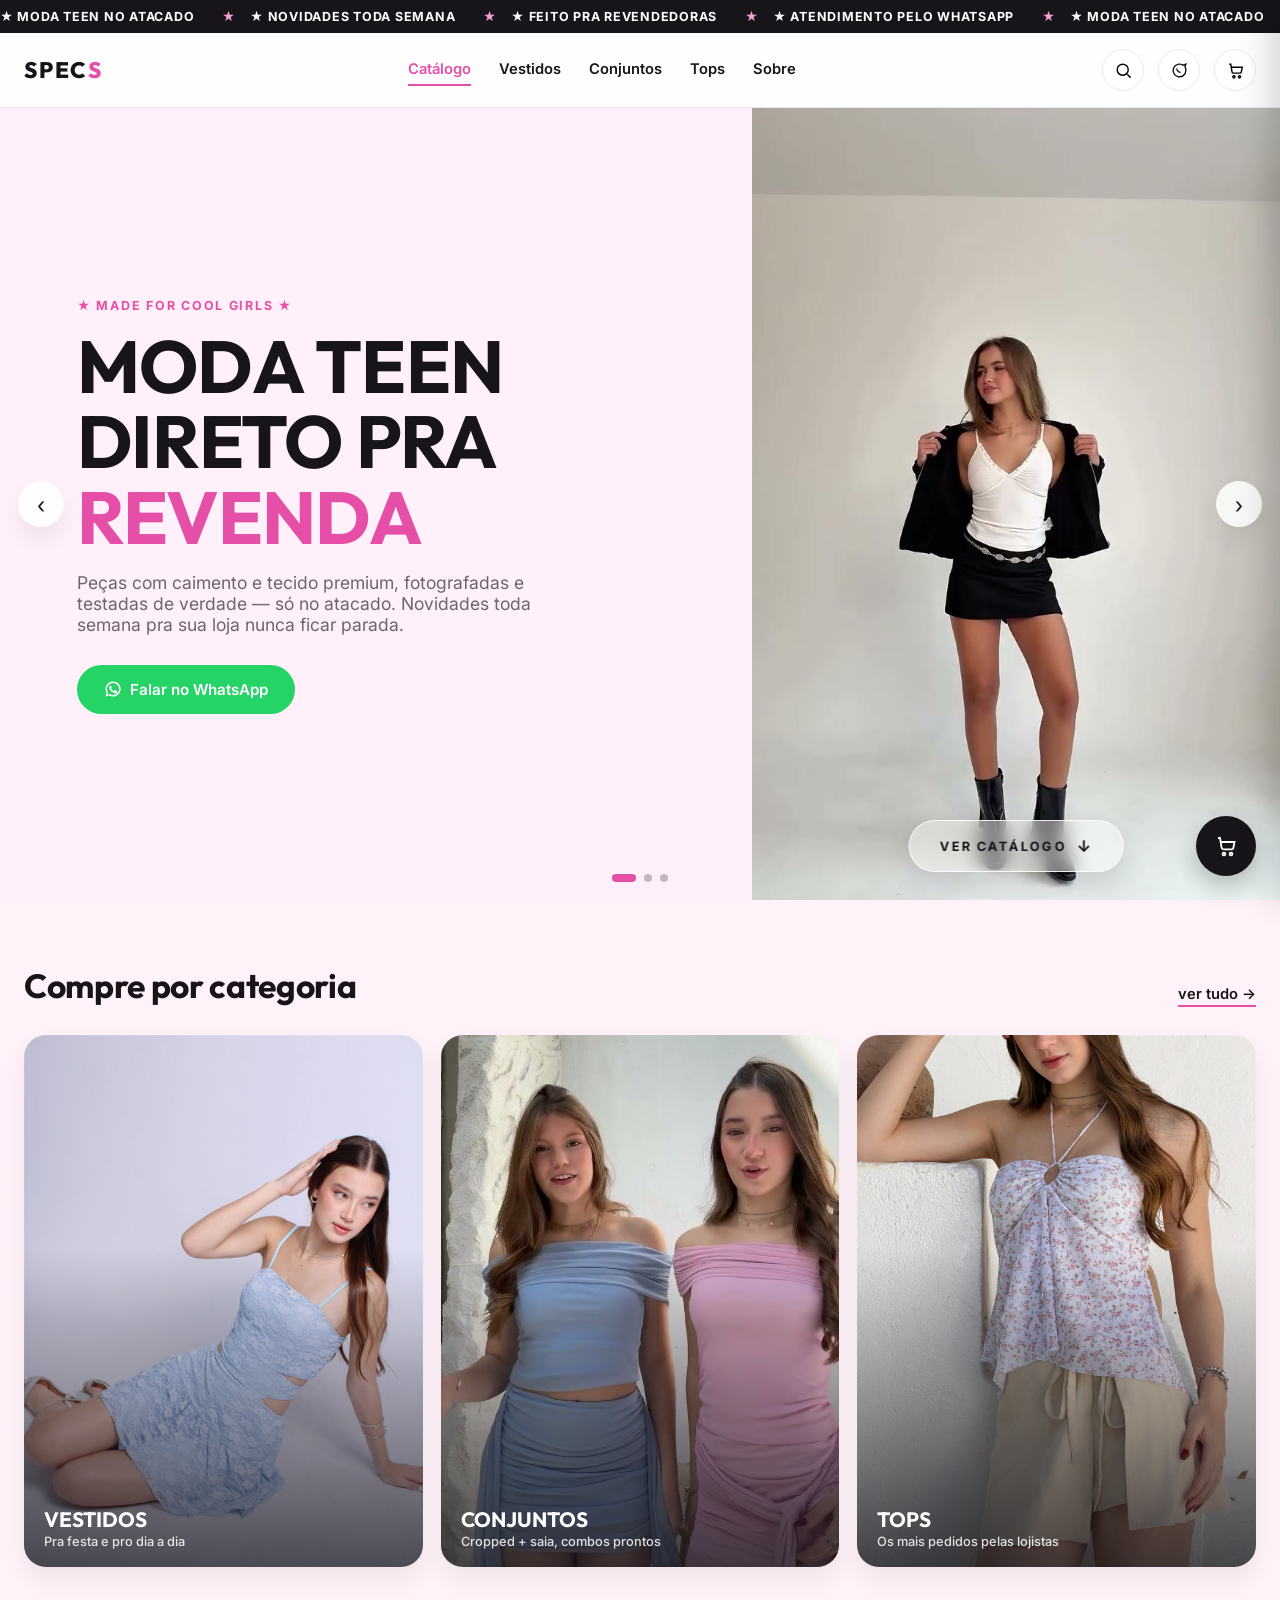
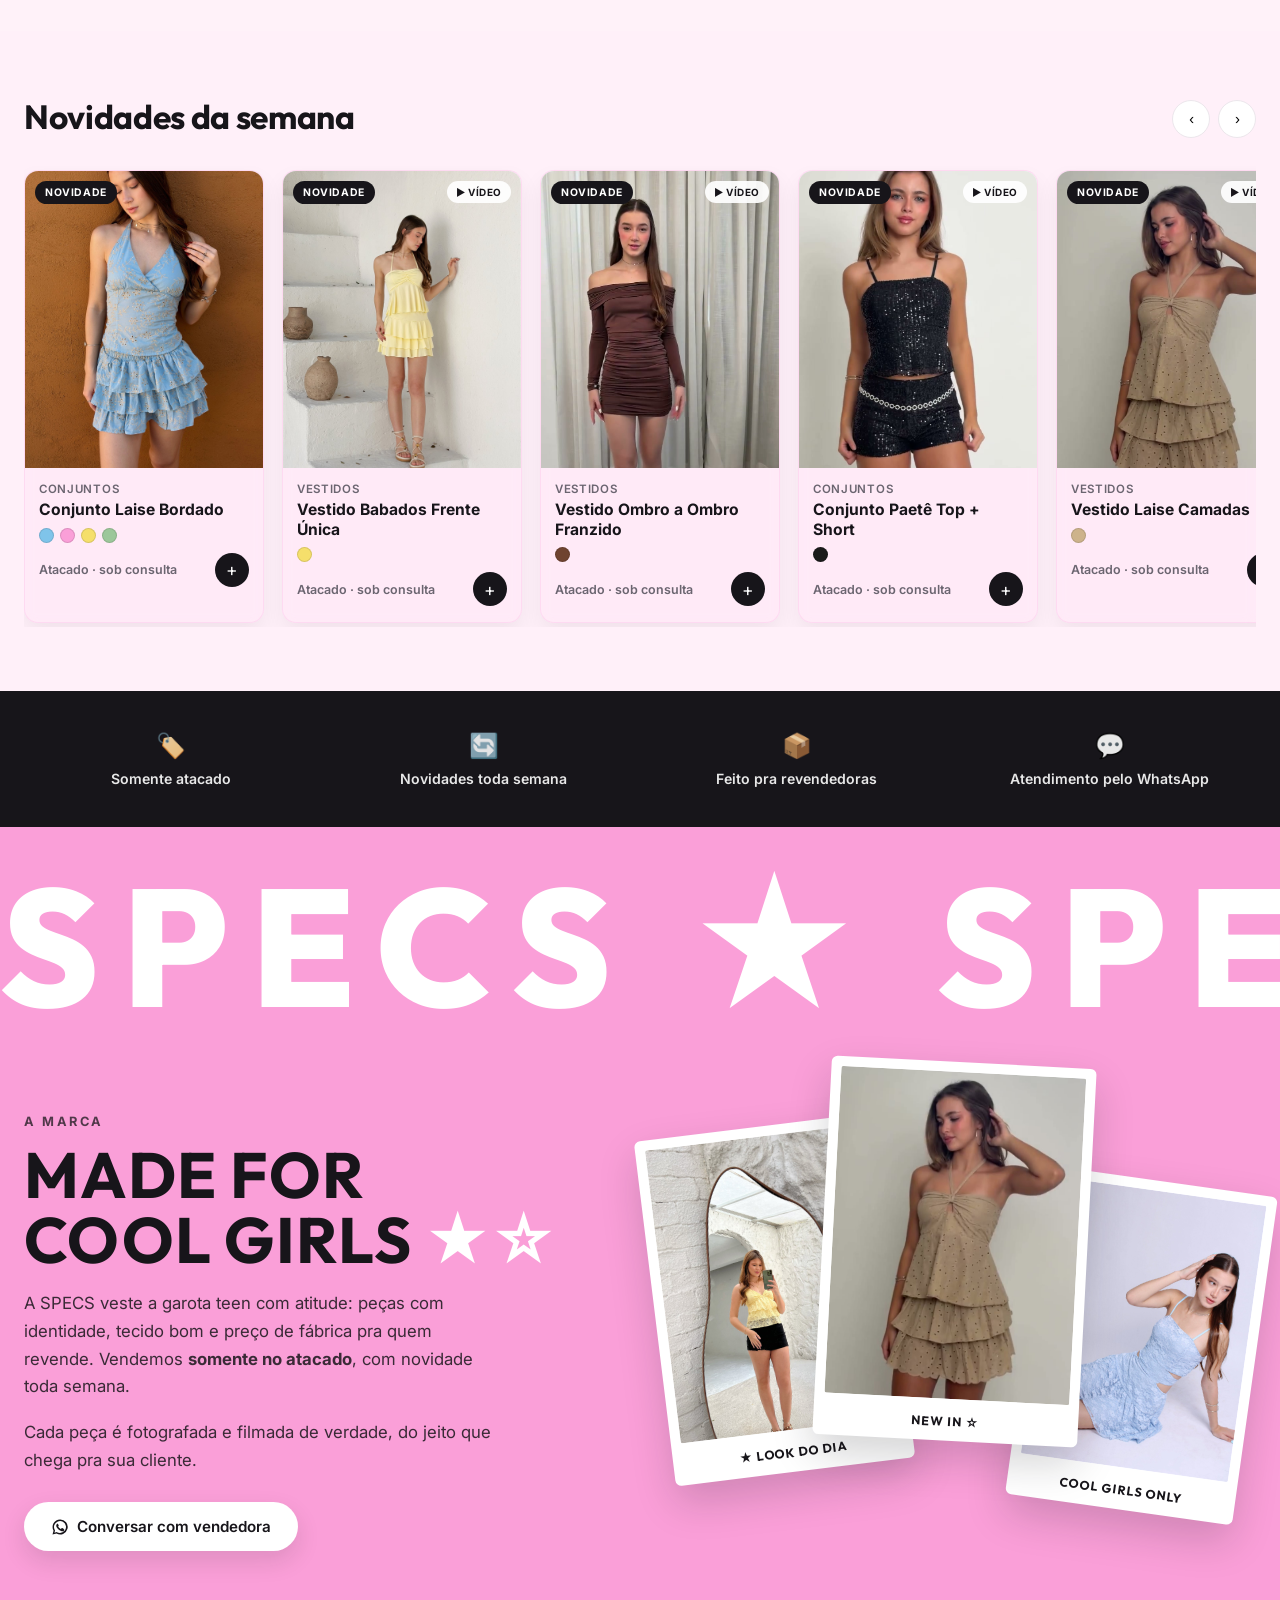
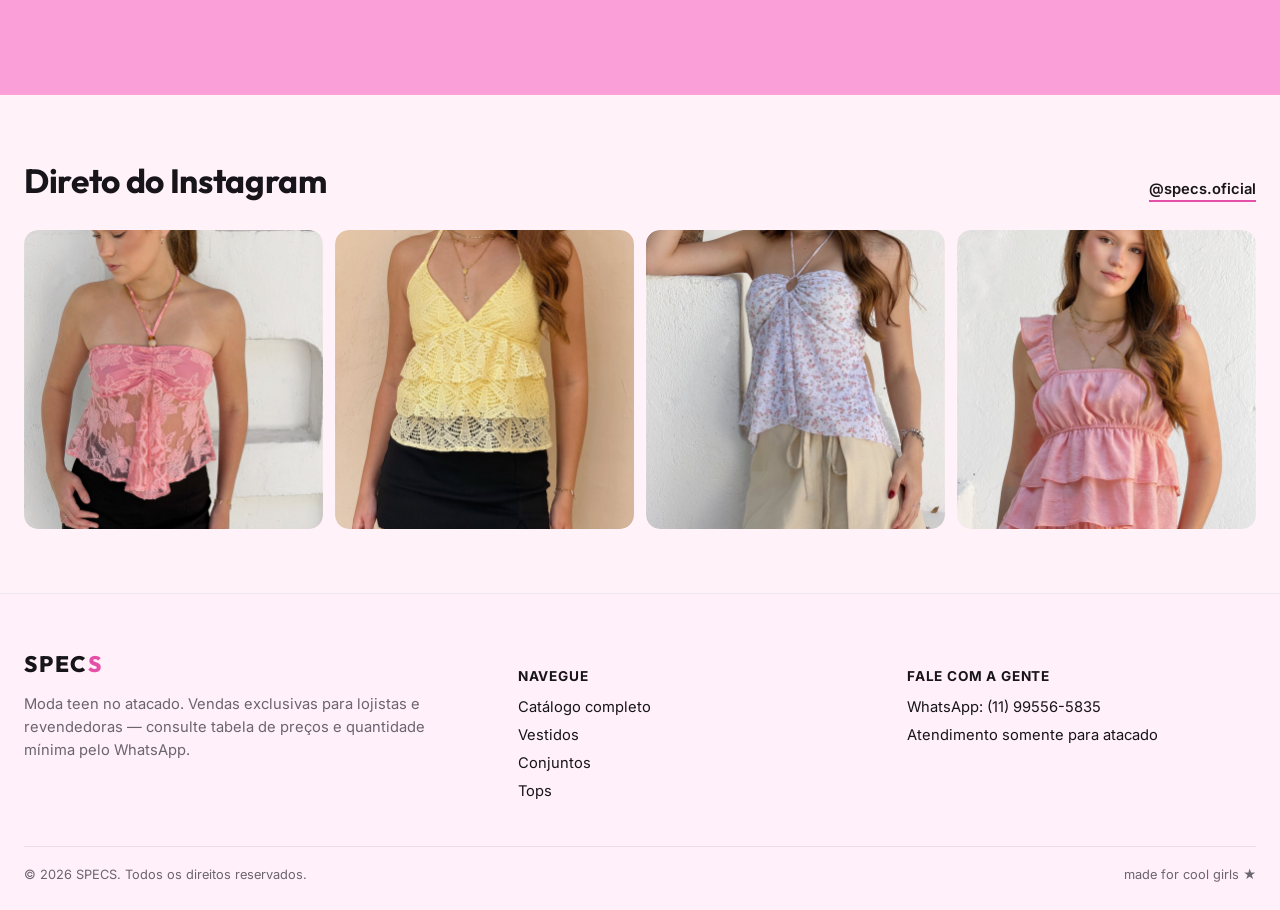
==== index.html @ a66990cf "Update product images: prod-halter-3cores and prod-camisole-3cores Co-Authored-By: Claude Haiku 4.5 " ====
<!DOCTYPE html>
<html lang="pt-BR">
<head>
<meta charset="UTF-8">
<script>
if ("scrollRestoration" in history) history.scrollRestoration = "manual";
window.scrollTo(0, 0);
setTimeout(() => window.scrollTo(0, 0), 50);
requestAnimationFrame(() => window.scrollTo(0, 0));
</script>
<meta name="viewport" content="width=device-width, initial-scale=1.0">
<meta name="color-scheme" content="light only">
<meta name="darkreader-lock">
<title>SPECS — Moda Teen no Atacado</title>
<meta name="description" content="SPECS — made for cool girls. Moda teen no atacado, novidades toda semana. Peça pelo WhatsApp.">
<link rel="icon" href="assets/logo-specs.png">
<link rel="preconnect" href="https://fonts.googleapis.com">
<link href="https://fonts.googleapis.com/css2?family=Inter:wght@400;500;600;700&family=Outfit:wght@700;800&display=swap" rel="stylesheet">
<link rel="stylesheet" href="css/style.css">
</head>
<body>
<div class="page-wrap">

  <div class="marquee-bar">
    <div class="marquee-track">
      <span>★ moda teen no atacado</span>
      <span>★ novidades toda semana</span>
      <span>★ feito pra revendedoras</span>
      <span>★ atendimento pelo whatsapp</span>
      <span>★ moda teen no atacado</span>
      <span>★ novidades toda semana</span>
      <span>★ feito pra revendedoras</span>
      <span>★ atendimento pelo whatsapp</span>
    </div>
  </div>

  <nav class="nav">
    <div class="nav-inner">
      <a href="index.html" class="logo">SPEC<span>S</span></a>
      <div class="nav-links">
        <a href="catalogo.html" class="active">Catálogo</a>
        <a href="catalogo.html?cat=vestidos">Vestidos</a>
        <a href="catalogo.html?cat=conjuntos">Conjuntos</a>
        <a href="catalogo.html?cat=tops">Tops</a>
        <a href="#sobre">Sobre</a>
      </div>
      <div class="nav-actions">
        <div class="nav-search" id="nav-search">
          <input type="text" id="nav-search-input" placeholder="Buscar peça..." aria-label="Buscar peça">
          <button class="icon-btn" id="search-toggle" aria-label="Buscar">
            <svg viewBox="0 0 24 24" fill="none" stroke="currentColor" stroke-width="1.8"><circle cx="11" cy="11" r="7"/><path d="m21 21-4.3-4.3"/></svg>
          </button>
        </div>
        <a class="icon-btn" href="https://wa.me/5511995565835" target="_blank" rel="noopener" aria-label="WhatsApp">
          <svg viewBox="0 0 24 24" fill="none" stroke="currentColor" stroke-width="1.8"><path d="M20 12a8 8 0 1 1-3.6-6.7L20 4l-1 3.5A8 8 0 0 1 20 12Z"/><path d="M8.5 9.5c.3 2.5 2.5 4.7 5 5"/></svg>
        </a>
        <button class="icon-btn" id="cart-fab-nav" aria-label="Pedido" onclick="document.getElementById('cart-fab').click()">
          <svg viewBox="0 0 24 24" fill="none" stroke="currentColor" stroke-width="1.8"><path d="M4 4h2l1.6 9.6a2 2 0 0 0 2 1.7h7.8a2 2 0 0 0 2-1.6L20.5 8H7"/><circle cx="10" cy="20" r="1.4"/><circle cx="17" cy="20" r="1.4"/></svg>
          <span class="cart-badge">0</span>
        </button>
      </div>
    </div>
  </nav>

  <header class="hero" id="hero">
    <div class="hero-track" id="hero-track">

      <div class="hero-slide">
        <div class="hero-inner">
          <div class="hero-text">
            <span class="eyebrow">★ made for cool girls ★</span>
            <h1>moda teen<br>direto pra <em>revenda</em></h1>
            <p>Peças com caimento e tecido premium, fotografadas e testadas de verdade — só no atacado. Novidades toda semana pra sua loja nunca ficar parada.</p>
            <div class="hero-ctas">
              <a href="https://wa.me/5511995565835" target="_blank" rel="noopener" class="btn btn-whatsapp">
                <svg width="18" height="18" viewBox="0 0 24 24" fill="currentColor"><path d="M12 2a10 10 0 0 0-8.6 15L2 22l5.2-1.4A10 10 0 1 0 12 2Zm0 18a8 8 0 0 1-4.1-1.1l-.3-.2-3 .8.8-3-.2-.3A8 8 0 1 1 12 20Zm4.4-5.9c-.2-.1-1.4-.7-1.6-.8-.2-.1-.4-.1-.5.1s-.6.8-.8 1c-.1.1-.3.2-.5.1a6.6 6.6 0 0 1-3.3-2.9c-.2-.4.2-.4.6-1.2.1-.1 0-.3 0-.4l-.8-1.8c-.2-.5-.4-.4-.5-.4h-.5c-.1 0-.4 0-.6.3a2.7 2.7 0 0 0-.9 2.1c0 1.3.9 2.5 1.1 2.7.1.2 1.9 3 4.7 4.1.6.3 1.1.4 1.5.5.6.2 1.2.2 1.6.1.5-.1 1.4-.6 1.6-1.1.2-.5.2-1 .1-1.1s-.2-.2-.4-.3Z"/></svg>
                Falar no WhatsApp
              </a>
            </div>
          </div>
          <div class="hero-media" style="--focus: 50% 50%">
            <video src="assets/hero-loja.mp4" poster="assets/hero-loja-poster.jpg" autoplay muted loop playsinline></video>
            <a href="#catalogo" class="btn-catalog">Ver catálogo <span class="arrow" aria-hidden="true">↓</span></a>
          </div>
        </div>
      </div>

      <div class="hero-slide">
        <div class="hero-inner">
          <div class="hero-text">
            <span class="eyebrow">★ toda semana ★</span>
            <h1>novidade<br>que <em>não para</em></h1>
            <p>Coleção nova entrando toda semana, fotografada de verdade. Sua loja sempre com o que tem de mais atual pra oferecer.</p>
            <div class="hero-ctas">
              <a href="https://wa.me/5511995565835" target="_blank" rel="noopener" class="btn btn-whatsapp">
                <svg width="18" height="18" viewBox="0 0 24 24" fill="currentColor"><path d="M12 2a10 10 0 0 0-8.6 15L2 22l5.2-1.4A10 10 0 1 0 12 2Zm0 18a8 8 0 0 1-4.1-1.1l-.3-.2-3 .8.8-3-.2-.3A8 8 0 1 1 12 20Zm4.4-5.9c-.2-.1-1.4-.7-1.6-.8-.2-.1-.4-.1-.5.1s-.6.8-.8 1c-.1.1-.3.2-.5.1a6.6 6.6 0 0 1-3.3-2.9c-.2-.4.2-.4.6-1.2.1-.1 0-.3 0-.4l-.8-1.8c-.2-.5-.4-.4-.5-.4h-.5c-.1 0-.4 0-.6.3a2.7 2.7 0 0 0-.9 2.1c0 1.3.9 2.5 1.1 2.7.1.2 1.9 3 4.7 4.1.6.3 1.1.4 1.5.5.6.2 1.2.2 1.6.1.5-.1 1.4-.6 1.6-1.1.2-.5.2-1 .1-1.1s-.2-.2-.4-.3Z"/></svg>
                Falar no WhatsApp
              </a>
            </div>
          </div>
          <div class="hero-media" style="--focus: 50% 20%">
            <img src="assets/prod-vestido-amarelo-camadas-1.jpg" alt="Vestido SPECS novidade" draggable="false">
            <a href="#catalogo" class="btn-catalog">Ver catálogo <span class="arrow" aria-hidden="true">↓</span></a>
          </div>
        </div>
      </div>

      <div class="hero-slide">
        <div class="hero-inner">
          <div class="hero-text">
            <span class="eyebrow">★ pra quem revende ★</span>
            <h1>feito pra<br><em>sua loja</em> vender</h1>
            <p>Conjuntos e combos prontos pensados pra girar rápido na vitrine. Preço de fábrica, sem intermediário.</p>
            <div class="hero-ctas">
              <a href="https://wa.me/5511995565835" target="_blank" rel="noopener" class="btn btn-whatsapp">
                <svg width="18" height="18" viewBox="0 0 24 24" fill="currentColor"><path d="M12 2a10 10 0 0 0-8.6 15L2 22l5.2-1.4A10 10 0 1 0 12 2Zm0 18a8 8 0 0 1-4.1-1.1l-.3-.2-3 .8.8-3-.2-.3A8 8 0 1 1 12 20Zm4.4-5.9c-.2-.1-1.4-.7-1.6-.8-.2-.1-.4-.1-.5.1s-.6.8-.8 1c-.1.1-.3.2-.5.1a6.6 6.6 0 0 1-3.3-2.9c-.2-.4.2-.4.6-1.2.1-.1 0-.3 0-.4l-.8-1.8c-.2-.5-.4-.4-.5-.4h-.5c-.1 0-.4 0-.6.3a2.7 2.7 0 0 0-.9 2.1c0 1.3.9 2.5 1.1 2.7.1.2 1.9 3 4.7 4.1.6.3 1.1.4 1.5.5.6.2 1.2.2 1.6.1.5-.1 1.4-.6 1.6-1.1.2-.5.2-1 .1-1.1s-.2-.2-.4-.3Z"/></svg>
                Falar no WhatsApp
              </a>
            </div>
          </div>
          <div class="hero-media" style="--focus: 50% 35%">
            <video src="assets/hero-conjunto-duo.mp4" poster="assets/hero-conjunto-duo-poster.jpg" autoplay muted loop playsinline></video>
            <a href="#catalogo" class="btn-catalog">Ver catálogo <span class="arrow" aria-hidden="true">↓</span></a>
          </div>
        </div>
      </div>

    </div>

    <button class="hero-arrow prev" id="hero-prev" aria-label="Slide anterior">‹</button>
    <button class="hero-arrow next" id="hero-next" aria-label="Próximo slide">›</button>
    <div class="hero-dots" id="hero-dots"></div>
  </header>

  <section class="section" data-reveal>
    <div class="section-head">
      <h2>Compre por categoria</h2>
      <a href="catalogo.html" class="see-all">ver tudo <span class="see-all-arrow">→</span></a>
    </div>
    <div class="cat-grid">
      <a class="cat-tile" href="catalogo.html?cat=vestidos">
        <img src="assets/prod-vestido-azul-renda-1.jpg" alt="Vestidos SPECS">
        <div class="cat-tile-label">Vestidos<small>Pra festa e pro dia a dia</small></div>
      </a>
      <a class="cat-tile" href="catalogo.html?cat=conjuntos">
        <img src="assets/prod-conjunto-duo-video.jpg" alt="Conjuntos SPECS">
        <div class="cat-tile-label">Conjuntos<small>Cropped + saia, combos prontos</small></div>
      </a>
      <a class="cat-tile" href="catalogo.html?cat=tops">
        <img src="assets/prod-top-floral-lilas.jpg" alt="Tops SPECS">
        <div class="cat-tile-label">Tops<small>Os mais pedidos pelas lojistas</small></div>
      </a>
    </div>
  </section>

  <section class="section carousel-section" style="background:var(--pink-soft);" data-reveal>
    <div class="section-head">
      <h2>Novidades da semana</h2>
      <div class="carousel-nav">
        <button class="carousel-arrow" data-dir="prev" aria-label="Anterior">‹</button>
        <button class="carousel-arrow" data-dir="next" aria-label="Próximo">›</button>
      </div>
    </div>
    <div class="carousel-grid" data-product-list data-filter="new"></div>
  </section>

  <section class="feature-strip" data-reveal>
    <div class="feature-grid">
      <div class="feature-item"><span class="ico">🏷️</span><span>Somente atacado</span></div>
      <div class="feature-item"><span class="ico">🔄</span><span>Novidades toda semana</span></div>
      <div class="feature-item"><span class="ico">📦</span><span>Feito pra revendedoras</span></div>
      <div class="feature-item"><span class="ico">💬</span><span>Atendimento pelo WhatsApp</span></div>
    </div>
  </section>

  <section id="sobre" class="brand-section">
    <div class="brand-wordmark" aria-hidden="true">
      <div class="brand-wordmark-track">
        <span>SPECS ★ SPECS ☆ SPECS ★ SPECS ☆</span>
        <span>SPECS ★ SPECS ☆ SPECS ★ SPECS ☆</span>
      </div>
    </div>
    <div class="brand-inner">
      <div class="brand-copy" data-reveal>
        <span class="brand-eyebrow">a marca</span>
        <h2>made for<br>cool girls <span class="brand-stars">★☆</span></h2>
        <p>A SPECS veste a garota teen com atitude: peças com identidade, tecido bom e preço de fábrica pra quem revende. Vendemos <strong>somente no atacado</strong>, com novidade toda semana.</p>
        <p>Cada peça é fotografada e filmada de verdade, do jeito que chega pra sua cliente.</p>
        <a href="https://wa.me/5511995565835" target="_blank" rel="noopener" class="btn btn-light">
          <svg width="18" height="18" viewBox="0 0 24 24" fill="currentColor" aria-hidden="true"><path d="M12 2a10 10 0 0 0-8.6 15L2 22l5.2-1.4A10 10 0 1 0 12 2Zm0 18a8 8 0 0 1-4.1-1.1l-.3-.2-3 .8.8-3-.2-.3A8 8 0 1 1 12 20Zm4.4-5.9c-.2-.1-1.4-.7-1.6-.8-.2-.1-.4-.1-.5.1s-.6.8-.8 1c-.1.1-.3.2-.5.1a6.6 6.6 0 0 1-3.3-2.9c-.2-.4.2-.4.6-1.2.1-.1 0-.3 0-.4l-.8-1.8c-.2-.5-.4-.4-.5-.4h-.5c-.1 0-.4 0-.6.3a2.7 2.7 0 0 0-.9 2.1c0 1.3.9 2.5 1.1 2.7.1.2 1.9 3 4.7 4.1.6.3 1.1.4 1.5.5.6.2 1.2.2 1.6.1.5-.1 1.4-.6 1.6-1.1.2-.5.2-1 .1-1.1s-.2-.2-.4-.3Z"/></svg>
          Conversar com vendedora
        </a>
      </div>
      <div class="brand-collage" data-reveal>
        <figure class="polaroid p1">
          <img src="assets/prod-top-renda-amarelo.jpg" alt="Look SPECS: top de renda amarelo" draggable="false">
          <figcaption>★ look do dia</figcaption>
        </figure>
        <figure class="polaroid p2">
          <video src="assets/video-vestido-laise.mp4" poster="assets/video-vestido-laise-poster.jpg" muted loop playsinline preload="none" data-inview-play></video>
          <figcaption>new in ☆</figcaption>
        </figure>
        <figure class="polaroid p3">
          <img src="assets/prod-vestido-azul-renda-1.jpg" alt="Look SPECS: vestido de renda azul" draggable="false">
          <figcaption>cool girls only</figcaption>
        </figure>
      </div>
    </div>
  </section>

  <section class="section" data-reveal>
    <div class="section-head">
      <h2>Direto do Instagram</h2>
      <a href="https://www.instagram.com/specs.oficial/" target="_blank" rel="noopener" class="see-all">@specs.oficial</a>
    </div>
    <div class="insta-grid">
      <a href="https://www.instagram.com/specs.oficial/" target="_blank" rel="noopener"><img src="assets/prod-conjunto-renda-rosa.jpg" alt="Post SPECS"></a>
      <a href="https://www.instagram.com/specs.oficial/" target="_blank" rel="noopener"><img src="assets/prod-conjunto-croche-amarelo.jpg" alt="Post SPECS"></a>
      <a href="https://www.instagram.com/specs.oficial/" target="_blank" rel="noopener"><img src="assets/prod-top-floral-lilas.jpg" alt="Post SPECS"></a>
      <a href="https://www.instagram.com/specs.oficial/" target="_blank" rel="noopener"><img src="assets/prod-top-renda-rosa.jpg" alt="Post SPECS"></a>
    </div>
  </section>

  <footer class="footer">
    <div class="footer-inner">
      <div>
        <div class="logo" style="margin-bottom:14px;">SPEC<span>S</span></div>
        <p>Moda teen no atacado. Vendas exclusivas para lojistas e revendedoras — consulte tabela de preços e quantidade mínima pelo WhatsApp.</p>
      </div>
      <div>
        <h4>Navegue</h4>
        <ul class="footer-links">
          <li><a href="catalogo.html">Catálogo completo</a></li>
          <li><a href="catalogo.html?cat=vestidos">Vestidos</a></li>
          <li><a href="catalogo.html?cat=conjuntos">Conjuntos</a></li>
          <li><a href="catalogo.html?cat=tops">Tops</a></li>
        </ul>
      </div>
      <div>
        <h4>Fale com a gente</h4>
        <ul class="footer-links">
          <li><a href="https://wa.me/5511995565835" target="_blank" rel="noopener">WhatsApp: (11) 99556-5835</a></li>
          <li>Atendimento somente para atacado</li>
        </ul>
      </div>
    </div>
    <div class="footer-bottom">
      <span>© 2026 SPECS. Todos os direitos reservados.</span>
      <span>made for cool girls ★</span>
    </div>
  </footer>
</div>

<button id="cart-fab" aria-label="Ver pedido">
  <svg viewBox="0 0 24 24" fill="none" stroke="currentColor" stroke-width="1.8"><path d="M4 4h2l1.6 9.6a2 2 0 0 0 2 1.7h7.8a2 2 0 0 0 2-1.6L20.5 8H7"/><circle cx="10" cy="20" r="1.4"/><circle cx="17" cy="20" r="1.4"/></svg>
  <span class="cart-badge">0</span>
</button>

<div id="cart-overlay"></div>
<aside id="cart-drawer">
  <div class="drawer-header">
    <h3>Seu pedido</h3>
    <button class="drawer-close" aria-label="Fechar">&times;</button>
  </div>
  <div class="drawer-items" id="drawer-items"></div>
  <div class="drawer-footer">
    <p class="hint">O valor e a quantidade mínima são combinados pelo WhatsApp — sem preço fixo aqui, é tudo no atacado.</p>
    <button class="btn btn-whatsapp btn-block" id="send-order-btn">Enviar pedido pelo WhatsApp</button>
  </div>
</aside>

<div id="quickview-overlay"></div>

<script src="js/products.js"></script>
<script src="js/main.js"></script>
</body>
</html>
---- css/style.css ----
/* ===== SPECS — design tokens ===== */
:root {
  --pink: #fa9fd8;
  --pink-rgb: 250, 159, 216;
  --pink-deep: #e64fa8;
  --pink-soft: #fff0f9;
  --blue: #b7e1f7;
  --blue-rgb: 183, 225, 247;
  --blue-deep: #4fa9d8;
  --blue-soft: #f0f9ff;
  --ink: #17151a;
  --ink-soft: #6b6570;
  --paper: #fff2f9;
  --line: #ece7ec;
  --radius-lg: 22px;
  --radius-md: 14px;
  --shadow-soft: 0 10px 30px rgba(23, 21, 26, 0.08);
  --shadow-card: 0 12px 26px rgba(0, 0, 0, 0.07);
  --maxw: 1280px;
  --ease-smooth: cubic-bezier(0.16, 0.68, 0.43, 0.99);
  font-size: 16px;
  /* the brand is light + pink by design: opt out of browsers' forced/auto dark mode */
  color-scheme: only light;
}

@media (prefers-reduced-motion: reduce) {
  html { scroll-behavior: auto !important; }
  * { animation-duration: 0.001ms !important; transition-duration: 0.001ms !important; }
  .blur-up, .hero-track.is-moving .hero-inner, [data-reveal] { filter: none !important; }
  .marquee-track, .brand-wordmark-track { animation: none !important; }
}

* { box-sizing: border-box; min-width: 0; }
html { scroll-behavior: smooth; }
html, body { max-width: 100%; overflow-x: hidden; }
body {
  margin: 0;
  font-family: "Inter", -apple-system, BlinkMacSystemFont, "Segoe UI", sans-serif;
  color: var(--ink);
  background: var(--paper);
  -webkit-font-smoothing: antialiased;
}
img { max-width: 100%; display: block; }
a { color: inherit; text-decoration: none; }
button { font-family: inherit; cursor: pointer; }
ul { list-style: none; margin: 0; padding: 0; }

h1, h2, h3 {
  font-family: "Outfit", "Inter", sans-serif;
  font-weight: 700;
  letter-spacing: -0.01em;
  margin: 0;
}

.eyebrow {
  display: inline-flex;
  align-items: center;
  gap: 8px;
  font-size: 0.78rem;
  font-weight: 700;
  letter-spacing: 0.14em;
  text-transform: uppercase;
  color: var(--pink-deep);
}

.container {
  max-width: var(--maxw);
  margin: 0 auto;
  padding: 0 24px;
}

/* ===== Scroll reveal — timing/curve of Annabella's fade-in-vertical, plus a blur-in ===== */
[data-reveal] {
  opacity: 0;
  transform: translateY(40px);
  filter: blur(6px);
  transition: opacity 0.5s var(--ease-smooth), transform 0.5s var(--ease-smooth), filter 0.5s var(--ease-smooth);
  transition-delay: 0.3s;
}
[data-reveal].revealed { opacity: 1; transform: none; filter: none; }

/* ===== Blur-up — images/videos arrive blurred and sharpen once loaded + on screen ===== */
.blur-up {
  filter: blur(12px);
  opacity: 0.35;
  transform: scale(1.06);
  transition: filter 0.9s var(--ease-smooth), opacity 0.6s var(--ease-smooth), transform 0.9s var(--ease-smooth);
}
.blur-up.is-loaded { filter: none; opacity: 1; transform: none; }
[data-reveal-group] > * { transition-delay: calc(var(--reveal-i, 0) * 70ms); }

.btn {
  display: inline-flex;
  align-items: center;
  justify-content: center;
  gap: 8px;
  padding: 14px 26px;
  border-radius: 999px;
  font-weight: 600;
  font-size: 0.95rem;
  border: 1.5px solid transparent;
  transition: transform 0.2s var(--ease-smooth), box-shadow 0.2s var(--ease-smooth), background 0.2s ease;
  white-space: nowrap;
}
.btn:active { transform: scale(0.97); }
.btn-primary {
  background: var(--ink);
  color: #fff;
}
.btn-primary:hover { background: var(--pink-deep); }
.btn-outline {
  background: transparent;
  border-color: var(--ink);
  color: var(--ink);
}
.btn-outline:hover { background: var(--ink); color: #fff; }
.btn-whatsapp {
  background: #25d366;
  color: #fff;
}
.btn-whatsapp:hover { background: #1ebc59; }
.btn-block { width: 100%; }
.btn:disabled { opacity: 0.5; cursor: not-allowed; }

/* page wrap is the target for the nav-scroll blur so fixed cart/drawer never
   get caught by the filter containing-block bug */
.page-wrap { transition: filter 0.35s var(--ease-smooth); }
.page-wrap.is-scrolling { filter: blur(2px); }

/* ===== Marquee ticker ===== */
.marquee-bar {
  background: var(--ink);
  color: #fff;
  overflow: hidden;
  padding: 9px 0;
}
.marquee-track {
  display: flex;
  width: max-content;
  animation: marquee 22s linear infinite;
}
.marquee-bar:hover .marquee-track { animation-play-state: paused; }
.marquee-track span {
  display: flex;
  align-items: center;
  gap: 14px;
  padding-right: 14px;
  font-size: 0.78rem;
  font-weight: 700;
  letter-spacing: 0.06em;
  text-transform: uppercase;
  white-space: nowrap;
}
.marquee-track span::after { content: "★"; color: var(--pink); margin-left: 14px; }
@keyframes marquee {
  from { transform: translateX(0); }
  to { transform: translateX(-50%); }
}

/* ===== Nav ===== */
.nav {
  position: sticky;
  top: 0;
  z-index: 50;
  background: rgba(255, 255, 255, 0.92);
  backdrop-filter: blur(10px);
  -webkit-backdrop-filter: blur(10px);
  border-bottom: 1px solid var(--line);
}
.nav-inner {
  display: flex;
  align-items: center;
  justify-content: space-between;
  gap: 20px;
  padding: 16px 24px;
  max-width: var(--maxw);
  margin: 0 auto;
}
.logo {
  font-family: "Outfit", sans-serif;
  font-weight: 800;
  font-size: 1.4rem;
  letter-spacing: 0.08em;
  color: var(--ink);
}
.logo span { color: var(--pink-deep); }
.nav-links {
  display: flex;
  gap: 28px;
  font-weight: 600;
  font-size: 0.92rem;
}
.nav-links a { padding: 6px 0; border-bottom: 2px solid transparent; }
.nav-links a:hover, .nav-links a.active { border-color: var(--pink-deep); color: var(--pink-deep); }
.nav-actions { display: flex; align-items: center; gap: 14px; }
.nav-search { display: flex; align-items: center; position: relative; }
.nav-search input {
  width: 0;
  opacity: 0;
  padding: 0;
  border: none;
  background: var(--pink-soft);
  border-radius: 999px;
  font-family: inherit;
  font-size: 0.88rem;
  height: 42px;
  margin-right: 0;
  transition: width 0.35s var(--ease-smooth), opacity 0.25s ease, padding 0.35s var(--ease-smooth), margin 0.35s var(--ease-smooth);
}
.nav-search.open input { width: 200px; opacity: 1; padding: 0 16px; margin-right: 8px; }
.nav-search input:focus { outline: none; box-shadow: 0 0 0 2px var(--pink); }
.icon-btn {
  position: relative;
  display: inline-flex;
  align-items: center;
  justify-content: center;
  width: 42px;
  height: 42px;
  border-radius: 999px;
  border: 1.5px solid var(--line);
  background: #fff;
  transition: border-color 0.15s ease, transform 0.15s ease;
}
.icon-btn:hover { border-color: var(--pink-deep); transform: translateY(-1px); }
.icon-btn svg { width: 19px; height: 19px; }
.cart-badge {
  position: absolute;
  top: -6px;
  right: -6px;
  background: var(--pink-deep);
  color: #fff;
  font-size: 0.68rem;
  font-weight: 700;
  min-width: 19px;
  height: 19px;
  border-radius: 999px;
  display: flex;
  align-items: center;
  justify-content: center;
  padding: 0 4px;
  transform: scale(0);
  transition: transform 0.2s ease;
}
.cart-badge.show { transform: scale(1); }
.nav-toggle { display: none; }

/* ===== Hero (big autoplay carousel) ===== */
.hero {
  /* fills the first screen under the marquee + nav */
  --hero-h: clamp(560px, calc(100vh - 108px), 900px);
  position: relative;
  overflow: hidden;
}
.hero-track {
  display: flex;
  width: 100%;
  transition: transform 0.7s var(--ease-smooth);
  touch-action: pan-y;
  user-select: none;
  -webkit-user-select: none;
  cursor: grab;
}
.hero-track.dragging { transition: none; cursor: grabbing; }
.hero-track img { -webkit-user-drag: none; }
.hero-slide {
  flex: 0 0 100%;
  min-width: 0;
  height: var(--hero-h);
  background: var(--pink-soft);
}
.hero-track.is-moving .hero-inner { filter: blur(6px); }
.hero-inner {
  transition: filter 0.45s var(--ease-smooth);
  display: grid;
  grid-template-columns: minmax(0, 1fr) auto;
  align-items: center;
  gap: 0;
  width: 100%;
  max-width: none;
  margin: 0;
  padding: 0;
  height: 100%;
  min-height: var(--hero-h);
}
.hero-text {
  padding-left: clamp(24px, 6vw, 100px);
  padding-right: 24px;
}
.hero-text h1 {
  font-size: clamp(2.8rem, 5.8vw, 4.6rem);
  line-height: 1.02;
  text-transform: uppercase;
  margin: 14px 0 18px;
}
.hero-text h1 em {
  font-style: normal;
  color: var(--pink-deep);
}
.hero-text p {
  font-size: 1.1rem;
  color: var(--ink-soft);
  max-width: 460px;
  margin: 0 0 30px;
}
.hero-ctas { display: flex; gap: 14px; flex-wrap: wrap; }
/* Transparent CTA over the hero photo/video (same idea as the pizzaria model's hero
   button): frosted glass, so the video keeps showing through. Dark text because the
   studio backgrounds behind it are light. */
.btn-catalog {
  position: absolute;
  left: 50%;
  bottom: 28px;
  z-index: 3;
  transform: translateX(-50%);
  display: inline-flex;
  align-items: center;
  gap: 10px;
  padding: 15px 30px;
  border-radius: 999px;
  border: 1.5px solid rgba(255, 255, 255, 0.85);
  background: rgba(255, 255, 255, 0.42);
  backdrop-filter: blur(10px) saturate(1.3);
  -webkit-backdrop-filter: blur(10px) saturate(1.3);
  box-shadow: 0 10px 30px rgba(23, 21, 26, 0.16);
  color: var(--ink);
  font-size: 0.8rem;
  font-weight: 700;
  letter-spacing: 0.16em;
  text-transform: uppercase;
  white-space: nowrap;
  transition: background 0.3s var(--ease-smooth), transform 0.3s var(--ease-smooth), box-shadow 0.3s var(--ease-smooth);
}
.btn-catalog:hover {
  background: rgba(255, 255, 255, 0.7);
  transform: translateX(-50%) translateY(-2px);
  box-shadow: 0 14px 34px rgba(23, 21, 26, 0.2);
}
.btn-catalog:focus-visible { outline: 2px solid var(--pink-deep); outline-offset: 3px; }
.btn-catalog .arrow { display: inline-block; font-size: 1rem; animation: nudge-down 1.8s var(--ease-smooth) infinite; }
@keyframes nudge-down {
  0%, 100% { transform: translateY(-1px); }
  50% { transform: translateY(3px); }
}
section[id] { scroll-margin-top: 40px; }

/* Portrait 2:3 box so the portrait photos/Reels fit almost whole; --focus picks
   which part stays in frame (set per slide: faces sit near the top of the videos). */
.hero-media {
  position: relative;
  overflow: hidden;
  height: var(--hero-h);
  width: min(calc(var(--hero-h) * 2 / 3), 50vw);
}
.hero-media img, .hero-media video {
  width: 100%;
  height: 100%;
  object-fit: cover;
  object-position: var(--focus, 50% 50%);
  display: block;
}

.hero-arrow {
  position: absolute;
  top: 50%;
  transform: translateY(-50%);
  z-index: 5;
  width: 46px;
  height: 46px;
  border-radius: 999px;
  border: none;
  background: rgba(255, 255, 255, 0.85);
  backdrop-filter: blur(6px);
  font-size: 1.4rem;
  color: var(--ink);
  box-shadow: var(--shadow-card);
  transition: transform 0.25s var(--ease-smooth), background 0.2s ease;
}
.hero-arrow:hover { background: #fff; transform: translateY(-50%) scale(1.08); }
.hero-arrow.prev { left: 18px; }
.hero-arrow.next { right: 18px; }

.hero-dots {
  position: absolute;
  left: 50%;
  bottom: 18px;
  transform: translateX(-50%);
  z-index: 5;
  display: flex;
  gap: 8px;
}
.hero-dot {
  width: 8px;
  height: 8px;
  border-radius: 999px;
  border: none;
  background: rgba(23, 21, 26, 0.25);
  transition: all 0.3s var(--ease-smooth);
  padding: 0;
}
.hero-dot.active { background: var(--pink-deep); width: 24px; }

@media (max-width: 640px) {
  .hero-arrow { display: none; }
}

/* ===== Category tiles (On-style shop grid) ===== */
.section { padding: 64px 24px; }
.section-head {
  display: flex;
  align-items: flex-end;
  justify-content: space-between;
  gap: 16px;
  max-width: var(--maxw);
  margin: 0 auto 28px;
}
.section-head h2 { font-size: clamp(1.5rem, 3vw, 2.1rem); }
.section-head .see-all {
  display: inline-flex;
  align-items: center;
  gap: 4px;
  font-weight: 600;
  font-size: 0.92rem;
  padding-bottom: 2px;
  border-bottom: 2px solid var(--pink-deep);
  transition: color 0.25s var(--ease-smooth), border-color 0.25s var(--ease-smooth), gap 0.3s var(--ease-smooth);
}
.section-head .see-all:hover { color: var(--pink-deep); gap: 8px; }
.see-all-arrow { display: inline-block; transition: transform 0.3s var(--ease-smooth); }
.section-head .see-all:hover .see-all-arrow { transform: translateX(3px); }

.cat-grid {
  max-width: var(--maxw);
  margin: 0 auto;
  display: grid;
  grid-template-columns: repeat(3, 1fr);
  gap: 18px;
}
.cat-tile {
  position: relative;
  border-radius: var(--radius-lg);
  overflow: hidden;
  aspect-ratio: 3 / 4;
  box-shadow: var(--shadow-card);
}
.cat-tile img { width: 100%; height: 100%; object-fit: cover; transition: transform 0.6s var(--ease-smooth), filter 0.9s var(--ease-smooth), opacity 0.6s var(--ease-smooth); }
.cat-tile:hover img { transform: scale(1.08); }
.cat-tile::before {
  content: "";
  position: absolute;
  inset: 0;
  background: linear-gradient(180deg, rgba(23,21,26,0) 40%, rgba(23,21,26,0.75) 100%);
}
.cat-tile-label {
  position: absolute;
  left: 20px;
  bottom: 18px;
  color: #fff;
  font-family: "Outfit", sans-serif;
  font-weight: 700;
  font-size: 1.3rem;
  text-transform: uppercase;
}
.cat-tile-label small {
  display: block;
  font-family: "Inter", sans-serif;
  font-weight: 500;
  font-size: 0.8rem;
  text-transform: none;
  opacity: 0.85;
  margin-top: 2px;
}

/* ===== Product cards (glass, tinted to brand pink) ===== */
.product-card {
  background: rgba(var(--pink-rgb), 0.07);
  border: 1px solid rgba(var(--pink-rgb), 0.22);
  border-radius: var(--radius-md);
  backdrop-filter: blur(6px);
  -webkit-backdrop-filter: blur(6px);
  box-shadow: 0 10px 22px rgba(0, 0, 0, 0.06);
  overflow: hidden;
  transition: transform 0.35s var(--ease-smooth), box-shadow 0.35s var(--ease-smooth);
  cursor: pointer;
}
.product-card:hover { transform: translateY(-4px); box-shadow: 0 16px 30px rgba(0,0,0,0.1); }
/* 4:5 = Instagram portrait: square studio shots fit whole, 3:4 photos lose only a sliver
   (taken from the bottom, so faces stay in frame) */
.product-card-media { position: relative; aspect-ratio: 4/5; overflow: hidden; background: var(--blue-soft); }
.product-card-media img, .product-card-media video { width: 100%; height: 100%; object-fit: cover; object-position: 50% 12%; display: block; }
.card-media-main { transition: transform 0.6s var(--ease-smooth), filter 0.9s var(--ease-smooth), opacity 0.6s var(--ease-smooth); }
.product-card:hover .product-card-media img { transform: scale(1.08); }
/* Annabella-style swap: on hover the card crossfades to the video / 2nd photo */
.card-media-alt {
  position: absolute;
  inset: 0;
  opacity: 0;
  pointer-events: none;
  transition: opacity 0.35s var(--ease-smooth) 0.05s, transform 0.6s var(--ease-smooth);
}
@media (hover: hover) {
  .product-card:hover .card-media-alt { opacity: 1; }
}
.product-video-tag {
  position: absolute;
  top: 10px;
  right: 10px;
  z-index: 2;
  background: rgba(255, 255, 255, 0.92);
  color: var(--ink);
  font-size: 0.62rem;
  font-weight: 700;
  letter-spacing: 0.06em;
  text-transform: uppercase;
  padding: 5px 9px;
  border-radius: 999px;
}
.product-tag {
  position: absolute;
  z-index: 2;
  top: 10px;
  left: 10px;
  background: var(--ink);
  color: #fff;
  font-size: 0.65rem;
  font-weight: 700;
  letter-spacing: 0.06em;
  text-transform: uppercase;
  padding: 5px 10px;
  border-radius: 999px;
}
.product-tag.best { background: var(--pink-deep); }
.product-card-body { padding: 14px 14px 16px; }
.product-cat { font-size: 0.72rem; color: var(--ink-soft); text-transform: uppercase; letter-spacing: 0.06em; font-weight: 600; }
.product-name { font-weight: 700; margin: 4px 0 8px; font-size: 0.98rem; line-height: 1.25; }
.color-dots { display: flex; gap: 6px; margin-bottom: 10px; }
.color-dot { width: 15px; height: 15px; border-radius: 999px; border: 1.5px solid rgba(0,0,0,0.12); }
.product-price-row { display: flex; align-items: center; justify-content: space-between; gap: 8px; }
.wholesale-note { font-size: 0.78rem; font-weight: 600; color: var(--ink-soft); }
.add-to-cart-btn {
  border: none;
  background: var(--ink);
  color: #fff;
  width: 34px;
  height: 34px;
  border-radius: 999px;
  display: inline-flex;
  align-items: center;
  justify-content: center;
  font-size: 1.1rem;
  transition: background 0.15s ease;
  flex-shrink: 0;
}
.add-to-cart-btn:hover { background: var(--pink-deep); }

/* ===== Carousel ===== */
.carousel-section { position: relative; }
.carousel-nav { display: flex; gap: 8px; }
.carousel-arrow {
  width: 38px; height: 38px; border-radius: 999px;
  border: 1.5px solid var(--line); background: #fff;
  display: inline-flex; align-items: center; justify-content: center;
}
.carousel-arrow:hover { border-color: var(--pink-deep); }
.carousel-grid {
  display: flex;
  gap: 18px;
  overflow-x: auto;
  scroll-snap-type: x mandatory;
  scroll-behavior: smooth;
  scrollbar-width: none;
  max-width: var(--maxw);
  margin: 0 auto;
  padding: 4px 24px 4px;
}
.carousel-grid::-webkit-scrollbar { display: none; }
.carousel-grid .product-card { flex: 0 0 240px; scroll-snap-align: start; }
.carousel-grid.expanded {
  display: grid;
  grid-template-columns: repeat(auto-fit, minmax(210px, 1fr));
  overflow-x: visible;
}

/* ===== Feature strip ===== */
.feature-strip {
  background: var(--ink);
  color: #fff;
  padding: 40px 24px;
}
.feature-grid {
  max-width: var(--maxw);
  margin: 0 auto;
  display: grid;
  grid-template-columns: repeat(4, 1fr);
  gap: 20px;
  text-align: center;
}
.feature-item { display: flex; flex-direction: column; align-items: center; gap: 10px; }
.feature-item .ico { font-size: 1.5rem; }
.feature-item span { font-weight: 600; font-size: 0.88rem; color: rgba(255,255,255,0.9); }

/* ===== Instagram teaser ===== */
.insta-grid {
  max-width: var(--maxw);
  margin: 0 auto;
  display: grid;
  grid-template-columns: repeat(4, 1fr);
  gap: 12px;
}
.insta-grid a { display: block; overflow: hidden; border-radius: var(--radius-md); }
.insta-grid img { aspect-ratio: 1/1; object-fit: cover; border-radius: var(--radius-md); transition: transform 0.5s var(--ease-smooth); }
.insta-grid a:hover img { transform: scale(1.06); }
.insta-cta { text-align: center; margin-top: 24px; }

/* ===== Footer ===== */
.footer {
  background: var(--pink-soft);
  padding: 56px 24px 28px;
  border-top: 1px solid var(--line);
}
.footer-inner {
  max-width: var(--maxw);
  margin: 0 auto;
  display: grid;
  grid-template-columns: 1.3fr 1fr 1fr;
  gap: 40px;
}
.footer h4 { font-size: 0.85rem; text-transform: uppercase; letter-spacing: 0.06em; margin-bottom: 14px; }
.footer p { color: var(--ink-soft); font-size: 0.92rem; line-height: 1.55; }
.footer-links li { margin-bottom: 10px; font-size: 0.92rem; }
.footer-links a:hover { color: var(--pink-deep); }
.footer-bottom {
  max-width: var(--maxw);
  margin: 36px auto 0;
  padding-top: 20px;
  border-top: 1px solid rgba(0,0,0,0.08);
  font-size: 0.8rem;
  color: var(--ink-soft);
  display: flex;
  justify-content: space-between;
  flex-wrap: wrap;
  gap: 8px;
}

/* ===== Catalog page layout ===== */
.catalog-header {
  background: linear-gradient(135deg, var(--pink-soft), var(--blue-soft));
  padding: 48px 24px 32px;
  text-align: center;
}
.catalog-header h1 { font-size: clamp(1.8rem, 4vw, 2.6rem); text-transform: uppercase; }
.catalog-header p { color: var(--ink-soft); max-width: 560px; margin: 12px auto 0; }

.catalog-layout {
  max-width: var(--maxw);
  margin: 0 auto;
  display: grid;
  grid-template-columns: 240px 1fr;
  gap: 32px;
  padding: 36px 24px 80px;
  align-items: start;
}
.filters {
  position: sticky;
  top: 90px;
  border: 1px solid var(--line);
  border-radius: var(--radius-md);
  padding: 20px;
}
.filter-group { margin-bottom: 22px; }
.filter-group:last-child { margin-bottom: 0; }
.filter-group h5 { font-size: 0.85rem; text-transform: uppercase; letter-spacing: 0.05em; margin: 0 0 12px; }
.filter-check { display: flex; align-items: center; gap: 9px; margin-bottom: 10px; font-size: 0.92rem; cursor: pointer; }
.filter-check input { accent-color: var(--pink-deep); width: 16px; height: 16px; }
.color-swatch-row { display: flex; flex-wrap: wrap; gap: 8px; }
.color-swatch {
  width: 26px; height: 26px; border-radius: 999px;
  border: 2px solid transparent;
  box-shadow: 0 0 0 1px rgba(0,0,0,0.15) inset;
  cursor: pointer;
}
.color-swatch.selected { border-color: var(--pink-deep); box-shadow: 0 0 0 1px rgba(0,0,0,0.15) inset, 0 0 0 2px #fff inset; }
.filter-reset { font-size: 0.85rem; font-weight: 600; color: var(--pink-deep); margin-top: 6px; display: inline-block; }
.filters-toggle { display: none; }

.catalog-toolbar {
  display: flex;
  align-items: center;
  justify-content: space-between;
  margin-bottom: 20px;
  gap: 12px;
  flex-wrap: wrap;
}
.result-count { font-size: 0.9rem; color: var(--ink-soft); }
.sort-select {
  padding: 10px 14px;
  border-radius: 999px;
  border: 1.5px solid var(--line);
  font-weight: 600;
  font-size: 0.88rem;
  background: #fff;
}
.product-grid {
  display: grid;
  grid-template-columns: repeat(3, 1fr);
  gap: 20px;
}
.empty-state { text-align: center; padding: 60px 20px; color: var(--ink-soft); grid-column: 1/-1; }

/* ===== Cart FAB + Drawer ===== */
#cart-fab {
  position: fixed;
  right: 24px;
  bottom: 24px;
  z-index: 60;
  background: var(--ink);
  color: #fff;
  width: 60px;
  height: 60px;
  border-radius: 999px;
  border: none;
  box-shadow: 0 10px 26px rgba(0,0,0,0.25);
  display: flex;
  align-items: center;
  justify-content: center;
}
#cart-fab svg { width: 24px; height: 24px; }
#cart-fab.pulse { animation: cartPulse 0.4s ease; }
@keyframes cartPulse { 0% { transform: scale(1); } 50% { transform: scale(1.15); } 100% { transform: scale(1); } }

#cart-drawer {
  position: fixed;
  top: 0;
  right: 0;
  height: 100%;
  width: min(400px, 100%);
  background: #fff;
  box-shadow: -12px 0 30px rgba(0,0,0,0.15);
  z-index: 80;
  transform: translateX(100%);
  transition: transform 0.4s var(--ease-smooth);
  display: flex;
  flex-direction: column;
}
#cart-drawer.open { transform: translateX(0); }
.drawer-header {
  display: flex; align-items: center; justify-content: space-between;
  padding: 20px; border-bottom: 1px solid var(--line);
}
.drawer-header h3 { font-size: 1.15rem; }
.drawer-close { background: none; border: none; font-size: 1.4rem; line-height: 1; }
.drawer-items { flex: 1; overflow-y: auto; padding: 16px 20px; }
.drawer-item { display: flex; gap: 12px; padding: 14px 0; border-bottom: 1px solid var(--line); }
.drawer-item img { width: 64px; height: 78px; object-fit: cover; border-radius: 10px; flex-shrink: 0; }
.drawer-item-info { flex: 1; min-width: 0; }
.drawer-item-info .name { font-weight: 700; font-size: 0.92rem; }
.drawer-item-info .meta { font-size: 0.8rem; color: var(--ink-soft); margin: 2px 0 8px; }
.qty-stepper { display: inline-flex; align-items: center; gap: 10px; border: 1.5px solid var(--line); border-radius: 999px; padding: 4px 6px; }
.qty-btn { width: 22px; height: 22px; border: none; background: var(--pink-soft); border-radius: 999px; font-weight: 700; display: inline-flex; align-items: center; justify-content: center; }
.qty-val { min-width: 16px; text-align: center; font-weight: 700; font-size: 0.88rem; }
.drawer-remove { background: none; border: none; color: var(--ink-soft); font-size: 0.78rem; text-decoration: underline; margin-left: auto; align-self: flex-start; }
.drawer-empty { text-align: center; color: var(--ink-soft); padding: 40px 10px; }
.drawer-footer { padding: 18px 20px 22px; border-top: 1px solid var(--line); }
.drawer-footer .hint { font-size: 0.78rem; color: var(--ink-soft); margin-bottom: 12px; text-align: center; }

#cart-overlay {
  position: fixed; inset: 0; background: rgba(23,21,26,0.4);
  z-index: 70; opacity: 0; pointer-events: none; transition: opacity 0.3s var(--ease-smooth);
}
#cart-overlay.open { opacity: 1; pointer-events: auto; }

/* ===== Quickview (product viewer) =====
   Desktop: vertical thumbs | big media | info.  Phone: bottom sheet, swipe gallery on top. */
body.no-scroll { overflow: hidden; }
#quickview-overlay {
  position: fixed; inset: 0; background: rgba(23,21,26,0.6);
  z-index: 90; display: flex; align-items: center; justify-content: center;
  padding: 24px; opacity: 0; pointer-events: none; transition: opacity 0.3s var(--ease-smooth);
}
#quickview-overlay.open { opacity: 1; pointer-events: auto; }
.quickview-modal {
  background: #fff;
  border-radius: var(--radius-lg);
  width: 100%;
  max-width: 1160px;
  height: min(88vh, 820px);
  display: grid;
  grid-template-columns: 92px minmax(0, 1fr) 380px;
  grid-template-rows: minmax(0, 1fr);
  position: relative;
  overflow: hidden;
  overscroll-behavior: contain;
  transform: translateY(16px);
  transition: transform 0.35s var(--ease-smooth);
}
.quickview-modal.no-thumbs { grid-template-columns: minmax(0, 1fr) 380px; }
#quickview-overlay.open .quickview-modal { transform: none; }

.quickview-thumbs {
  display: flex;
  flex-direction: column;
  gap: 10px;
  padding: 14px 12px;
  overflow-y: auto;
  scrollbar-width: none;
  background: var(--pink-soft);
}
.quickview-thumbs::-webkit-scrollbar { display: none; }
.qv-thumb {
  position: relative;
  flex: 0 0 auto;
  width: 100%;
  aspect-ratio: 3 / 4;
  border-radius: 8px;
  overflow: hidden;
  border: 2px solid transparent;
  padding: 0;
  background: #fff;
  opacity: 0.55;
  transition: opacity 0.2s ease, border-color 0.2s ease;
}
.qv-thumb:hover { opacity: 0.85; }
.qv-thumb img { width: 100%; height: 100%; object-fit: cover; display: block; }
.qv-thumb.active { opacity: 1; border-color: var(--pink-deep); }
.qv-play {
  position: absolute; inset: 0; display: flex; align-items: center; justify-content: center;
  background: rgba(23,21,26,0.35); color: #fff; font-size: 0.9rem;
}

.quickview-gallery { position: relative; min-height: 0; background: var(--pink-soft); }
.qv-track {
  position: absolute;
  inset: 0;
  display: flex;
  overflow-x: auto;
  overflow-y: hidden;
  scroll-snap-type: x mandatory;
  scrollbar-width: none;
  overscroll-behavior-x: contain;
}
.qv-track::-webkit-scrollbar { display: none; }
.qv-slide {
  flex: 0 0 100%;
  height: 100%;
  scroll-snap-align: center;
  scroll-snap-stop: always;
}
/* cover, not contain: the photo fills the box edge-to-edge (no pink letterbox
   bars around it), scaled up just enough to crop instead of stretched. */
.qv-slide img, .qv-slide video { width: 100%; height: 100%; object-fit: cover; display: block; }
.qv-counter {
  position: absolute; top: 14px; left: 14px; z-index: 2;
  background: rgba(255,255,255,0.92); color: var(--ink);
  font-size: 0.8rem; font-weight: 700; letter-spacing: 0.04em;
  padding: 6px 12px; border-radius: 999px;
  font-variant-numeric: tabular-nums;
}
.qv-nav {
  position: absolute; top: 50%; z-index: 2;
  transform: translateY(-50%);
  width: 44px; height: 44px; border-radius: 999px; border: none;
  background: rgba(255,255,255,0.92); color: var(--ink);
  box-shadow: var(--shadow-card);
  font-size: 1.5rem; line-height: 1;
  display: flex; align-items: center; justify-content: center;
  transition: opacity 0.2s ease, transform 0.2s var(--ease-smooth);
}
.qv-nav:hover { transform: translateY(-50%) scale(1.06); }
.qv-nav:disabled { opacity: 0; pointer-events: none; }
.qv-nav.prev { left: 14px; }
.qv-nav.next { right: 14px; }
.qv-dots {
  position: absolute; left: 50%; bottom: 14px; z-index: 2;
  transform: translateX(-50%);
  display: none; gap: 6px;
  background: rgba(255,255,255,0.8); padding: 6px 8px; border-radius: 999px;
}
.qv-dot {
  width: 7px; height: 7px; border-radius: 999px; border: none; padding: 0;
  background: rgba(23,21,26,0.25);
  transition: all 0.3s var(--ease-smooth);
}
.qv-dot.active { width: 20px; background: var(--pink-deep); }

.quickview-close {
  position: absolute; top: 14px; right: 14px; z-index: 4;
  width: 40px; height: 40px; border-radius: 999px; border: none;
  background: rgba(255,255,255,0.95); color: var(--ink);
  box-shadow: var(--shadow-card);
  font-size: 1.5rem; line-height: 1;
  display: flex; align-items: center; justify-content: center;
}
.quickview-info { padding: 40px 32px 32px; overflow-y: auto; }
.quickview-info .product-cat { margin-bottom: 8px; color: var(--pink-deep); }
.quickview-info h3 { font-size: 1.65rem; line-height: 1.15; margin-bottom: 8px; }
.qv-wholesale { font-size: 0.85rem; font-weight: 600; color: var(--ink); margin: 0 0 16px; }
.quickview-info .desc { color: var(--ink-soft); font-size: 0.97rem; line-height: 1.65; margin: 0 0 22px; }
.quickview-colors { margin-bottom: 24px; }
.quickview-colors h5 {
  font-size: 0.8rem; text-transform: uppercase; letter-spacing: 0.06em;
  margin: 0 0 10px; color: var(--ink-soft);
}
.quickview-colors h5 span { color: var(--ink); }
.quickview-colors .color-swatch { width: 32px; height: 32px; padding: 0; }
.quickview-actions { display: flex; align-items: center; gap: 12px; flex-wrap: wrap; }
.quickview-actions .qty-stepper { padding: 6px 8px; gap: 12px; }
.quickview-actions .qty-btn { width: 32px; height: 32px; font-size: 1.05rem; }
.quickview-actions .qty-val { font-size: 1rem; min-width: 20px; }
.quickview-actions .btn { flex: 1 1 180px; padding: 15px 22px; }

/* ===== Brand block — the logo's own pink + white wordmark ===== */
.brand-section {
  position: relative;
  overflow: hidden;
  background: var(--pink);
  padding-bottom: 96px;
}
.brand-wordmark {
  overflow: hidden;
  padding: 36px 0 8px;
  color: #fff;
  font-family: "Outfit", "Inter", sans-serif;
  font-weight: 800;
  font-size: clamp(4.5rem, 13vw, 12rem);
  line-height: 1;
  letter-spacing: 0.14em;
  white-space: nowrap;
  user-select: none;
}
.brand-wordmark-track {
  display: flex;
  width: max-content;
  animation: marquee 55s linear infinite;
}
.brand-wordmark-track span { padding-right: 0.5em; }
.brand-inner {
  max-width: var(--maxw);
  margin: 0 auto;
  padding: 24px 24px 0;
  display: grid;
  grid-template-columns: minmax(0, 1fr) minmax(0, 1.05fr);
  gap: 56px;
  align-items: center;
}
.brand-eyebrow {
  font-size: 0.8rem;
  font-weight: 700;
  letter-spacing: 0.2em;
  text-transform: uppercase;
  color: rgba(23, 21, 26, 0.75);
}
.brand-copy h2 {
  margin-top: 12px;
  font-size: clamp(2.6rem, 5vw, 4.4rem);
  line-height: 1.02;
  letter-spacing: 0.02em;
  text-transform: uppercase;
  color: var(--ink);
}
.brand-stars { color: #fff; }
.brand-copy p {
  max-width: 480px;
  margin: 18px 0 0;
  font-size: 1.05rem;
  line-height: 1.65;
  color: rgba(23, 21, 26, 0.85);
}
.btn-light {
  margin-top: 28px;
  background: #fff;
  color: var(--ink);
  box-shadow: 0 10px 24px rgba(23, 21, 26, 0.12);
}
.btn-light:hover { background: var(--ink); color: #fff; }

.brand-collage {
  position: relative;
  height: clamp(420px, 42vw, 560px);
}
.polaroid {
  position: absolute;
  margin: 0;
  padding: 10px 10px 42px;
  background: #fff;
  border-radius: 6px;
  box-shadow: 0 18px 40px rgba(23, 21, 26, 0.18);
  transition: transform 0.5s var(--ease-smooth), box-shadow 0.5s var(--ease-smooth);
}
.polaroid img, .polaroid video {
  display: block;
  width: 100%;
  aspect-ratio: 3 / 4;
  object-fit: cover;
  border-radius: 2px;
  background: var(--pink-soft);
}
.polaroid figcaption {
  position: absolute;
  left: 0;
  right: 0;
  bottom: 12px;
  text-align: center;
  font-family: "Outfit", "Inter", sans-serif;
  font-weight: 700;
  font-size: 0.78rem;
  letter-spacing: 0.08em;
  text-transform: uppercase;
  color: var(--ink);
}
.polaroid.p1 { width: 40%; left: 0; top: 12%; transform: rotate(-7deg); z-index: 1; }
.polaroid.p2 { width: 44%; left: 28%; top: 0; transform: rotate(3deg); z-index: 3; }
.polaroid.p3 { width: 38%; right: 0; top: 22%; transform: rotate(8deg); z-index: 2; }
.polaroid:hover {
  z-index: 4;
  transform: rotate(0deg) translateY(-8px) scale(1.03);
  box-shadow: 0 26px 50px rgba(23, 21, 26, 0.24);
}

/* ===== Responsive ===== */
@media (max-width: 980px) {
  .hero-slide { height: auto; }
  .hero-inner { grid-template-columns: 1fr; height: auto; min-height: 0; }
  .hero-text { padding: 32px 24px 48px; }
  /* tall portrait box, as big as the first screen allows, so the Reels fit */
  .hero-media {
    order: -1;
    width: 100%;
    height: auto;
    aspect-ratio: 9 / 16;
    max-height: calc(100vh - 110px);
    max-height: calc(100svh - 110px);
    min-height: 420px;
  }
  .cat-grid { grid-template-columns: repeat(2, 1fr); }
  .feature-grid { grid-template-columns: repeat(2, 1fr); }
  .footer-inner { grid-template-columns: 1fr 1fr; }
  .catalog-layout { grid-template-columns: 1fr; }
  .filters { position: static; padding: 16px 20px; }
  .filters-toggle {
    display: flex;
    align-items: center;
    justify-content: space-between;
    width: 100%;
    background: none;
    border: none;
    padding: 0;
    font-size: 0.95rem;
    font-weight: 700;
    text-transform: uppercase;
    letter-spacing: 0.04em;
    color: var(--ink);
    cursor: pointer;
  }
  .filters-count {
    display: inline-block;
    margin-left: 6px;
    color: var(--pink-deep);
  }
  .filters-toggle .chev { transition: transform 0.25s var(--ease-smooth); flex-shrink: 0; }
  .filters-toggle[aria-expanded="true"] .chev { transform: rotate(180deg); }
  .filters-body {
    max-height: 0;
    opacity: 0;
    overflow: hidden;
    margin-top: 0;
    transition: max-height 0.3s var(--ease-smooth), opacity 0.2s var(--ease-smooth), margin-top 0.3s var(--ease-smooth);
  }
  .filters-body.open { max-height: 640px; opacity: 1; margin-top: 16px; }
  .product-grid { grid-template-columns: repeat(2, 1fr); }
  .brand-section { padding-bottom: 64px; }
  .brand-inner { grid-template-columns: 1fr; gap: 40px; }
  .brand-collage { width: 100%; max-width: 520px; margin: 0 auto; height: clamp(300px, 80vw, 460px); }
  #quickview-overlay { padding: 0; align-items: flex-end; }
  .quickview-modal,
  .quickview-modal.no-thumbs {
    display: flex;
    flex-direction: column;
    height: auto;
    max-height: 94vh;
    max-height: 94dvh;
    max-width: none;
    border-radius: 22px 22px 0 0;
    overflow-y: auto;
    transform: translateY(48px);
  }
  .quickview-thumbs { display: none; }
  /* height only (no aspect-ratio) so it never fights this and distorts the
     box — that mismatch was stretching it wide enough to crop the photo */
  .quickview-gallery {
    flex: 0 0 auto;
    width: 100%;
    height: 58vh;
    height: 58dvh;
  }
  .qv-nav { display: none; }
  .qv-dots { display: flex; }
  .quickview-close { top: 12px; right: 12px; }
  .quickview-info { flex: 0 0 auto; padding: 22px 20px 0; overflow: visible; }
  .quickview-info h3 { font-size: 1.4rem; }
  .quickview-info .desc { font-size: 0.95rem; }
  /* add-to-order bar stays visible at the bottom of the sheet */
  .quickview-actions {
    position: sticky;
    bottom: 0;
    z-index: 3;
    flex-wrap: nowrap;
    background: #fff;
    margin: 0 -20px;
    padding: 12px 20px calc(14px + env(safe-area-inset-bottom, 0px));
    border-top: 1px solid var(--line);
  }
  .quickview-actions .btn { flex: 1 1 auto; padding: 14px 12px; font-size: 0.92rem; white-space: normal; line-height: 1.2; }
}

@media (max-width: 640px) {
  .nav-links { display: none; }
  .insta-grid { grid-template-columns: repeat(2, 1fr); }
  .cat-grid { grid-template-columns: 1fr; }
  .footer-inner { grid-template-columns: 1fr; }
  .product-grid { grid-template-columns: 1fr 1fr; gap: 12px; }
  .carousel-grid .product-card { flex: 0 0 190px; }
  .feature-grid { grid-template-columns: 1fr 1fr; }

  .section { padding: 36px 24px; }
  .hero-text { padding: 32px 24px 32px; }
  .catalog-header { padding: 32px 24px 24px; }
  .catalog-header p { margin-top: 8px; }
  .catalog-layout { padding: 22px 16px 56px; gap: 20px; }
  .filters { padding: 16px; }
  .filter-group { margin-bottom: 14px; }
  .filter-group h5 { margin-bottom: 8px; }
  .filter-check { margin-bottom: 6px; }
  .color-swatch-row { gap: 6px; }
  .color-swatch { width: 24px; height: 24px; }
  .filter-reset { margin-top: 2px; }
}
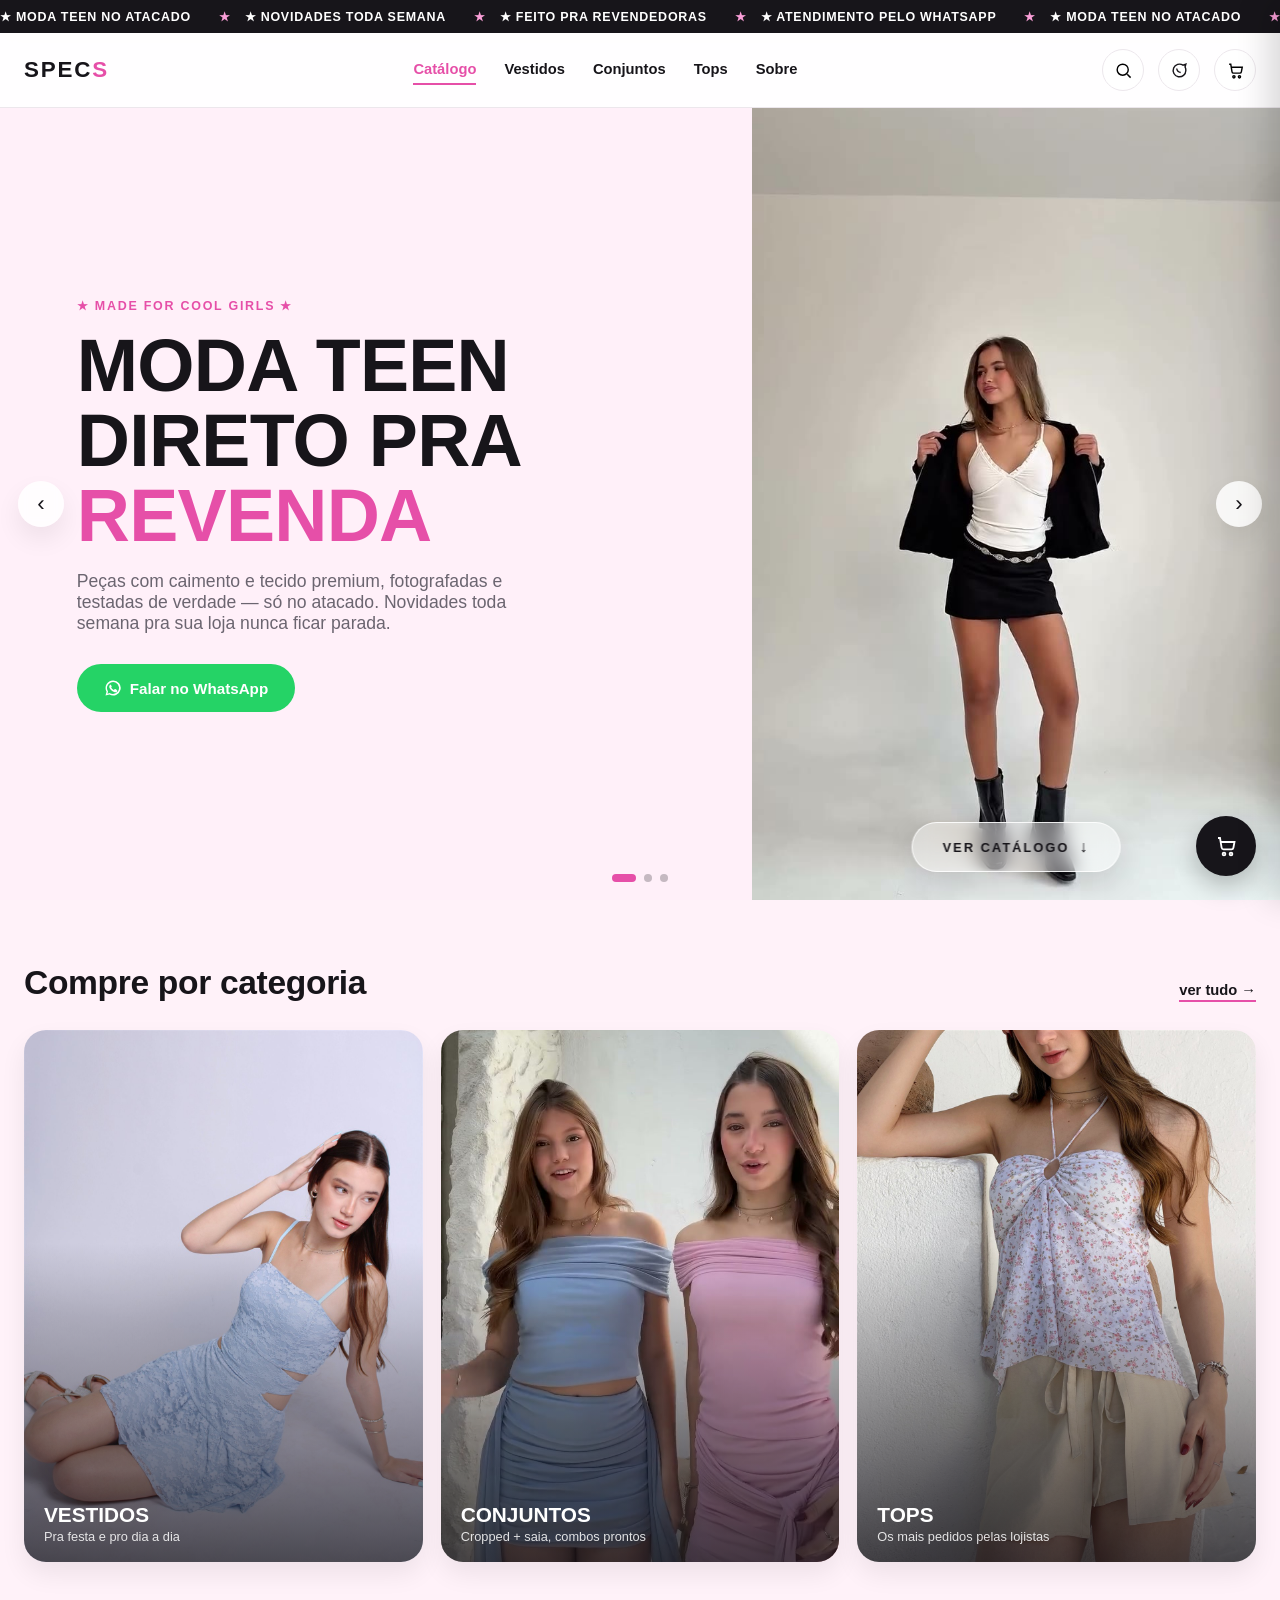
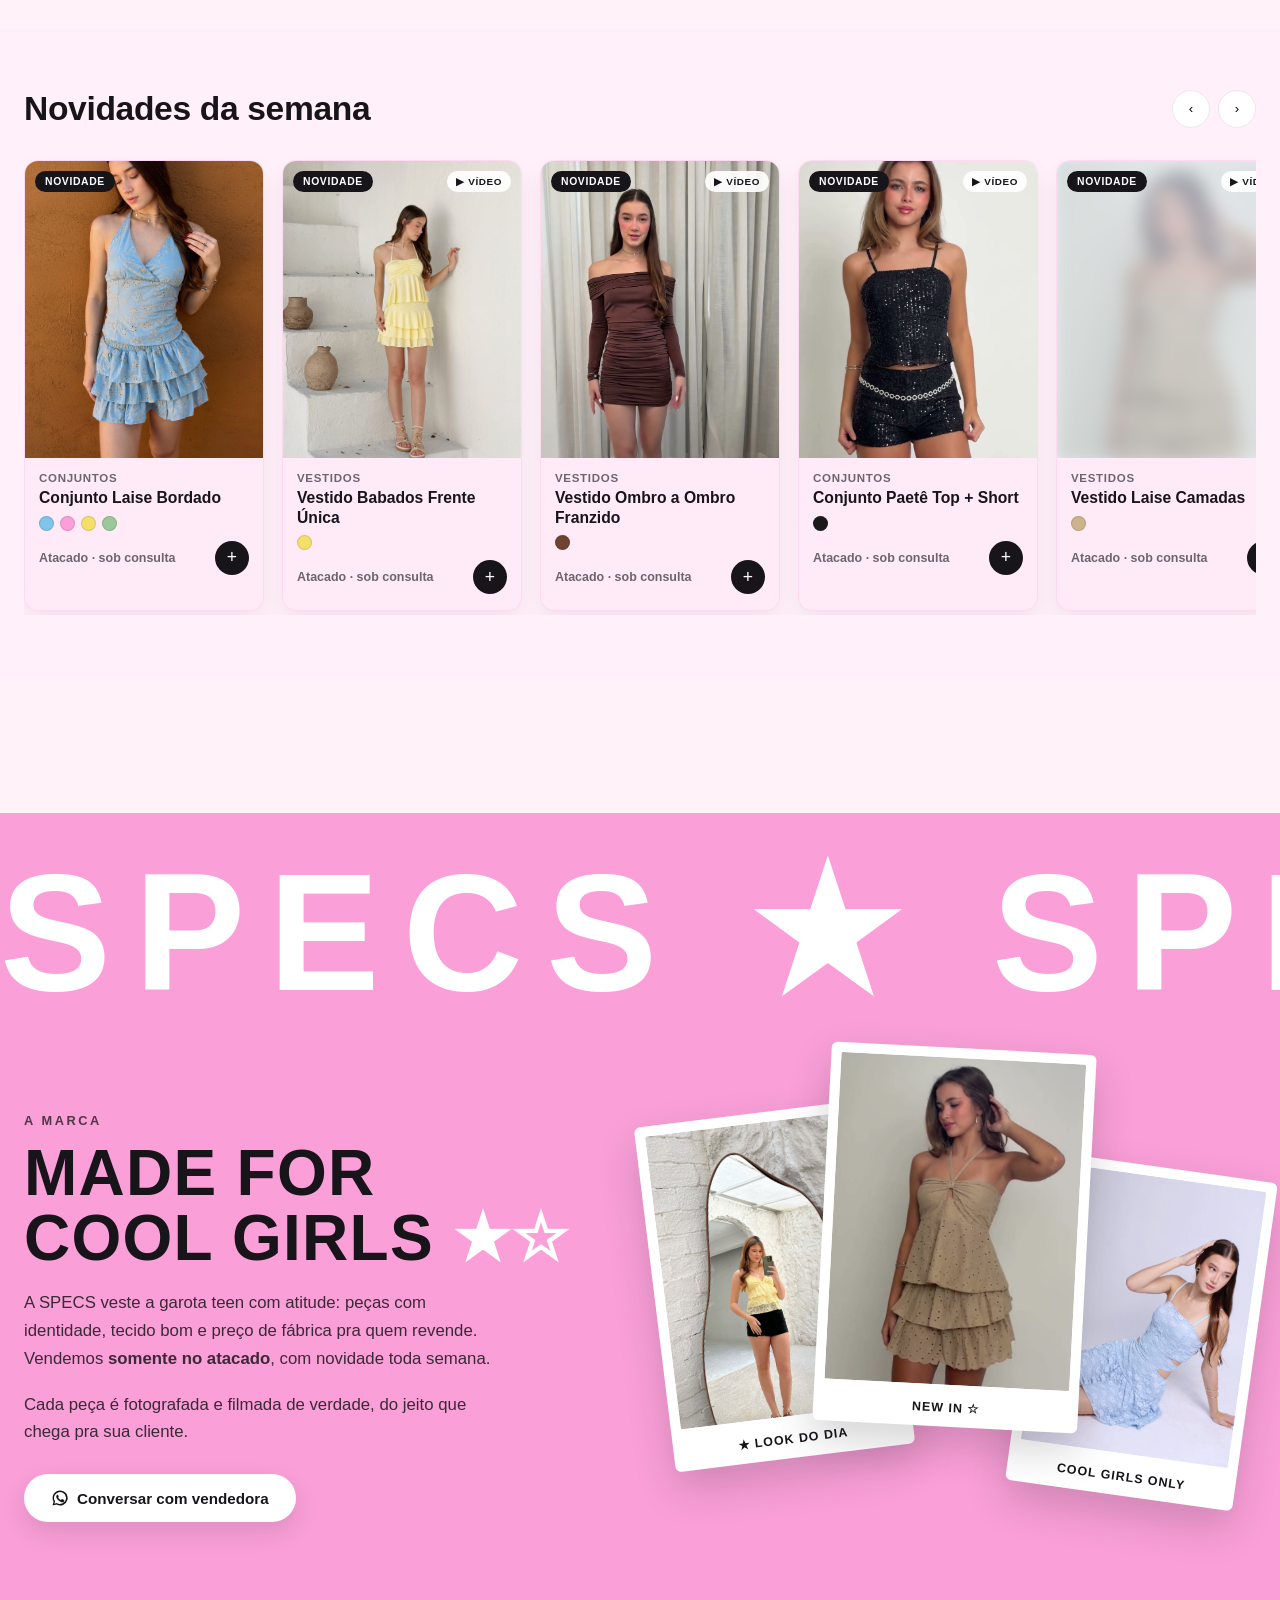
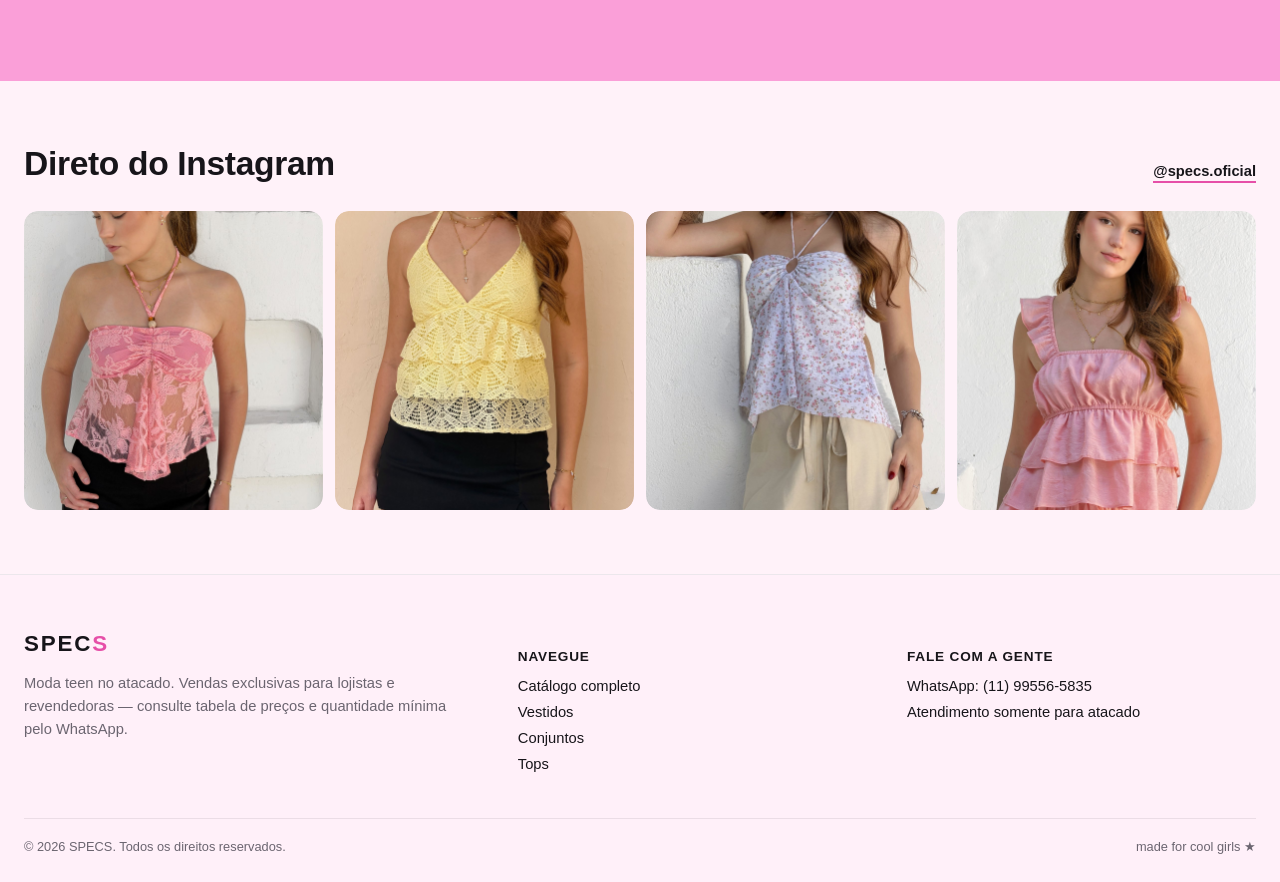
==== commit d375b1df: "fix(security): add XSS protection, CSP, and input validation - Add escapeHtml() to sanitize all inne" ====
--- a/index.html
+++ b/index.html
@@ -9,6 +9,8 @@
 requestAnimationFrame(() => window.scrollTo(0, 0));
 </script>
 <meta name="viewport" content="width=device-width, initial-scale=1.0">
+<meta http-equiv="Content-Security-Policy" content="default-src 'self'; script-src 'self' 'unsafe-inline'; style-src 'self' 'unsafe-inline' https://fonts.googleapis.com; font-src https://fonts.gstatic.com; img-src 'self' data:; media-src 'self'; object-src 'none'; base-uri 'self';">
+<meta name="referrer" content="strict-origin-when-cross-origin">
 <meta name="color-scheme" content="light only">
 <meta name="darkreader-lock">
 <title>SPECS — Moda Teen no Atacado</title>
@@ -132,7 +134,7 @@
     <div class="hero-dots" id="hero-dots"></div>
   </header>
 
-  <section class="section" data-reveal>
+  <section id="catalogo" class="section" data-reveal>
     <div class="section-head">
       <h2>Compre por categoria</h2>
       <a href="catalogo.html" class="see-all">ver tudo <span class="see-all-arrow">→</span></a>
--- a/css/style.css
+++ b/css/style.css
@@ -72,19 +72,19 @@
 /* ===== Scroll reveal — timing/curve of Annabella's fade-in-vertical, plus a blur-in ===== */
 [data-reveal] {
   opacity: 0;
-  transform: translateY(40px);
-  filter: blur(6px);
-  transition: opacity 0.5s var(--ease-smooth), transform 0.5s var(--ease-smooth), filter 0.5s var(--ease-smooth);
-  transition-delay: 0.3s;
+  transform: translateY(30px);
+  filter: blur(4px);
+  transition: opacity 0.35s var(--ease-smooth), transform 0.35s var(--ease-smooth), filter 0.35s var(--ease-smooth);
+  transition-delay: 0.12s;
 }
 [data-reveal].revealed { opacity: 1; transform: none; filter: none; }
 
 /* ===== Blur-up — images/videos arrive blurred and sharpen once loaded + on screen ===== */
 .blur-up {
-  filter: blur(12px);
-  opacity: 0.35;
-  transform: scale(1.06);
-  transition: filter 0.9s var(--ease-smooth), opacity 0.6s var(--ease-smooth), transform 0.9s var(--ease-smooth);
+  filter: blur(8px);
+  opacity: 0.4;
+  transform: scale(1.04);
+  transition: filter 0.5s var(--ease-smooth), opacity 0.4s var(--ease-smooth), transform 0.5s var(--ease-smooth);
 }
 .blur-up.is-loaded { filter: none; opacity: 1; transform: none; }
 [data-reveal-group] > * { transition-delay: calc(var(--reveal-i, 0) * 70ms); }
@@ -124,7 +124,7 @@
 
 /* page wrap is the target for the nav-scroll blur so fixed cart/drawer never
    get caught by the filter containing-block bug */
-.page-wrap { transition: filter 0.35s var(--ease-smooth); }
+.page-wrap { transition: filter 0.18s var(--ease-smooth); }
 .page-wrap.is-scrolling { filter: blur(2px); }
 
 /* ===== Marquee ticker ===== */
@@ -254,7 +254,7 @@
 .hero-track {
   display: flex;
   width: 100%;
-  transition: transform 0.7s var(--ease-smooth);
+  transition: transform 0.45s var(--ease-smooth);
   touch-action: pan-y;
   user-select: none;
   -webkit-user-select: none;
@@ -268,9 +268,9 @@
   height: var(--hero-h);
   background: var(--pink-soft);
 }
-.hero-track.is-moving .hero-inner { filter: blur(6px); }
+.hero-track.is-moving .hero-inner { filter: blur(4px); }
 .hero-inner {
-  transition: filter 0.45s var(--ease-smooth);
+  transition: filter 0.3s var(--ease-smooth);
   display: grid;
   grid-template-columns: minmax(0, 1fr) auto;
   align-items: center;
@@ -442,7 +442,7 @@
   aspect-ratio: 3 / 4;
   box-shadow: var(--shadow-card);
 }
-.cat-tile img { width: 100%; height: 100%; object-fit: cover; transition: transform 0.6s var(--ease-smooth), filter 0.9s var(--ease-smooth), opacity 0.6s var(--ease-smooth); }
+.cat-tile img { width: 100%; height: 100%; object-fit: cover; transition: transform 0.4s var(--ease-smooth), filter 0.5s var(--ease-smooth), opacity 0.4s var(--ease-smooth); }
 .cat-tile:hover img { transform: scale(1.08); }
 .cat-tile::before {
   content: "";
@@ -479,7 +479,7 @@
   -webkit-backdrop-filter: blur(6px);
   box-shadow: 0 10px 22px rgba(0, 0, 0, 0.06);
   overflow: hidden;
-  transition: transform 0.35s var(--ease-smooth), box-shadow 0.35s var(--ease-smooth);
+  transition: transform 0.25s var(--ease-smooth), box-shadow 0.25s var(--ease-smooth);
   cursor: pointer;
 }
 .product-card:hover { transform: translateY(-4px); box-shadow: 0 16px 30px rgba(0,0,0,0.1); }
@@ -487,7 +487,7 @@
    (taken from the bottom, so faces stay in frame) */
 .product-card-media { position: relative; aspect-ratio: 4/5; overflow: hidden; background: var(--blue-soft); }
 .product-card-media img, .product-card-media video { width: 100%; height: 100%; object-fit: cover; object-position: 50% 12%; display: block; }
-.card-media-main { transition: transform 0.6s var(--ease-smooth), filter 0.9s var(--ease-smooth), opacity 0.6s var(--ease-smooth); }
+.card-media-main { transition: transform 0.4s var(--ease-smooth), filter 0.5s var(--ease-smooth), opacity 0.4s var(--ease-smooth); }
 .product-card:hover .product-card-media img { transform: scale(1.08); }
 /* Annabella-style swap: on hover the card crossfades to the video / 2nd photo */
 .card-media-alt {
@@ -495,7 +495,7 @@
   inset: 0;
   opacity: 0;
   pointer-events: none;
-  transition: opacity 0.35s var(--ease-smooth) 0.05s, transform 0.6s var(--ease-smooth);
+  transition: opacity 0.25s var(--ease-smooth) 0.03s, transform 0.4s var(--ease-smooth);
 }
 @media (hover: hover) {
   .product-card:hover .card-media-alt { opacity: 1; }
